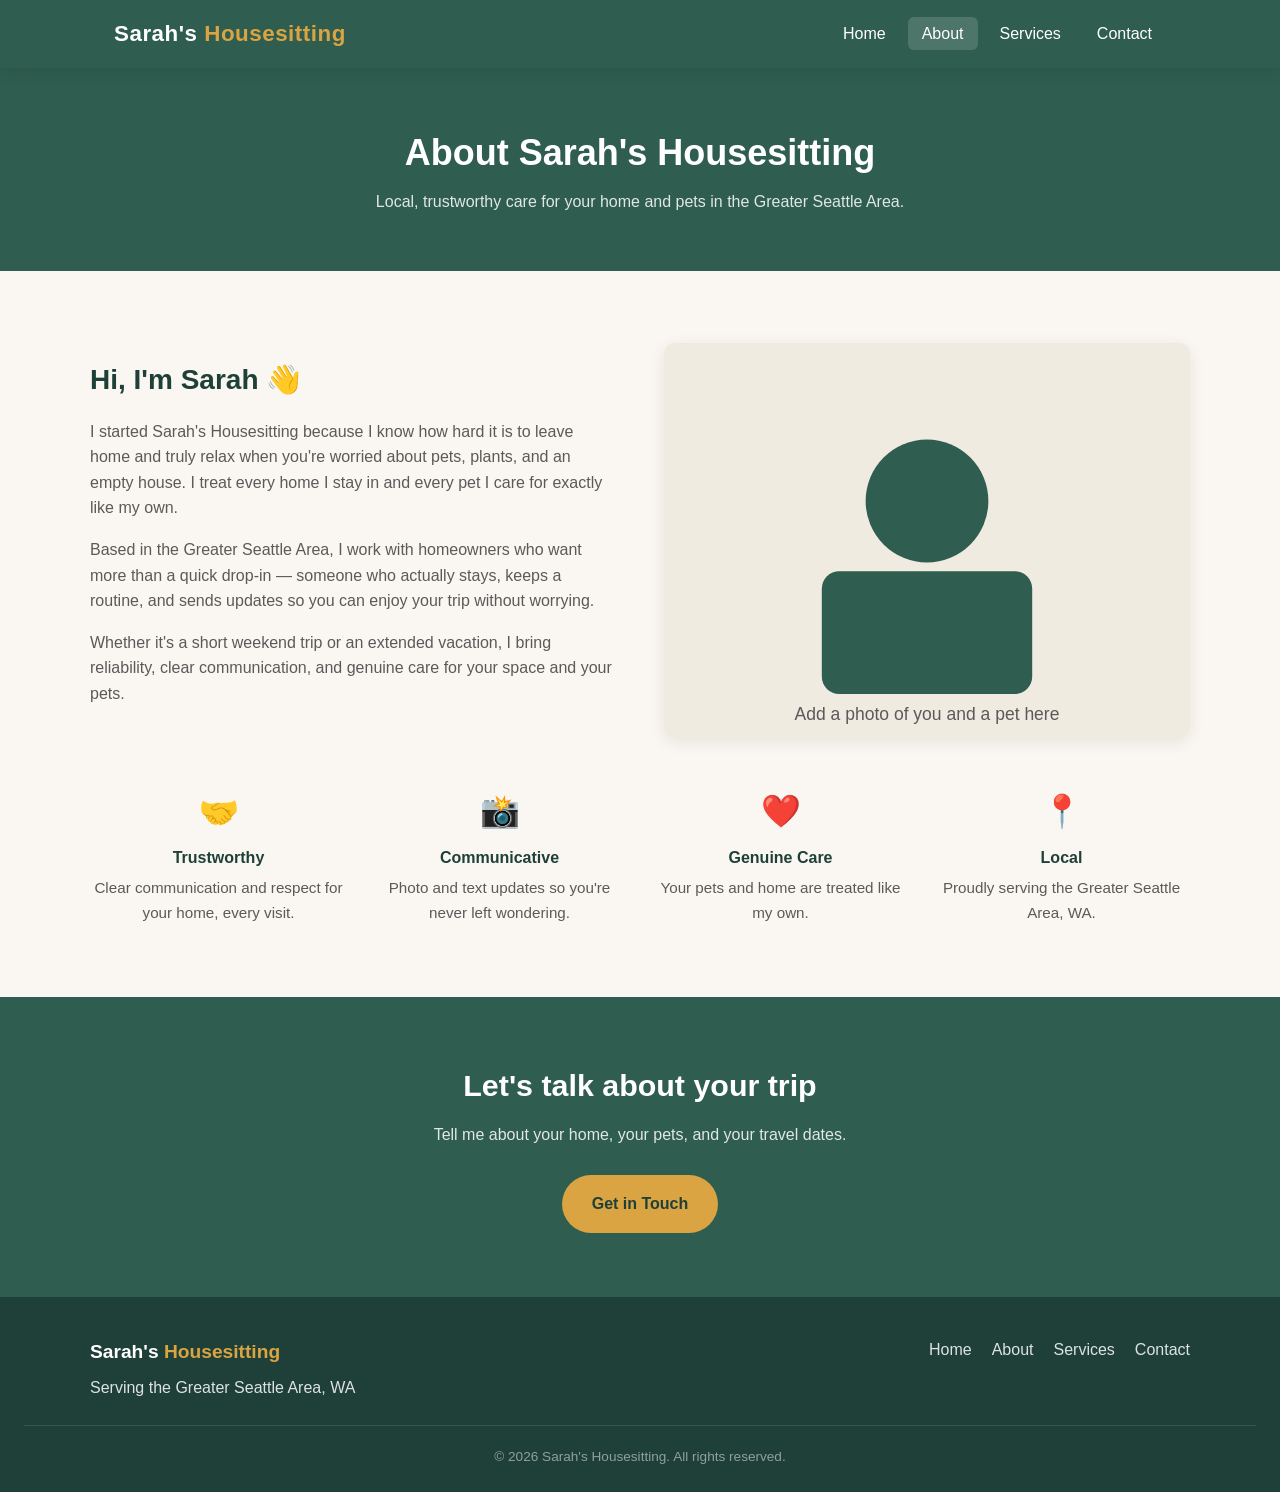
==== about.html @ 596b829d "Initial website for Sarah's Housesitting Multi-page static site (home, about, services, contact) wit" ====
<!DOCTYPE html>
<html lang="en">
<head>
  <meta charset="UTF-8" />
  <meta name="viewport" content="width=device-width, initial-scale=1.0" />
  <title>About | Sarah's Housesitting</title>
  <meta name="description" content="Learn about Sarah's Housesitting, providing trusted house and pet sitting across the Greater Seattle Area, WA." />
  <link rel="stylesheet" href="css/style.css" />
</head>
<body>

  <header class="site-header">
    <nav class="nav">
      <a href="index.html" class="nav-brand">Sarah's <span>Housesitting</span></a>
      <button class="nav-toggle" aria-label="Toggle navigation">
        <span></span><span></span><span></span>
      </button>
      <ul class="nav-links">
        <li><a href="index.html">Home</a></li>
        <li><a href="about.html" class="active">About</a></li>
        <li><a href="services.html">Services</a></li>
        <li><a href="contact.html">Contact</a></li>
      </ul>
    </nav>
  </header>

  <section class="page-hero">
    <h1>About Sarah's Housesitting</h1>
    <p>Local, trustworthy care for your home and pets in the Greater Seattle Area.</p>
  </section>

  <section>
    <div class="about-content">
      <div>
        <h2>Hi, I'm Sarah 👋</h2>
        <p>
          I started Sarah's Housesitting because I know how hard it is to leave home and truly relax
          when you're worried about pets, plants, and an empty house. I treat every home I stay in
          and every pet I care for exactly like my own.
        </p>
        <p>
          Based in the Greater Seattle Area, I work with homeowners who want more than a quick drop-in
          &mdash; someone who actually stays, keeps a routine, and sends updates so you can enjoy your
          trip without worrying.
        </p>
        <p>
          Whether it's a short weekend trip or an extended vacation, I bring reliability, clear
          communication, and genuine care for your space and your pets.
        </p>
      </div>
      <div>
        <img src="images/about-placeholder.svg" alt="Sarah with a dog at a client's home" />
      </div>
    </div>

    <div class="values-grid">
      <div class="value">
        <div class="icon">🤝</div>
        <h4>Trustworthy</h4>
        <p>Clear communication and respect for your home, every visit.</p>
      </div>
      <div class="value">
        <div class="icon">📸</div>
        <h4>Communicative</h4>
        <p>Photo and text updates so you're never left wondering.</p>
      </div>
      <div class="value">
        <div class="icon">❤️</div>
        <h4>Genuine Care</h4>
        <p>Your pets and home are treated like my own.</p>
      </div>
      <div class="value">
        <div class="icon">📍</div>
        <h4>Local</h4>
        <p>Proudly serving the Greater Seattle Area, WA.</p>
      </div>
    </div>
  </section>

  <section class="cta-band">
    <h2>Let's talk about your trip</h2>
    <p>Tell me about your home, your pets, and your travel dates.</p>
    <a href="contact.html" class="btn btn-primary">Get in Touch</a>
  </section>

  <footer class="site-footer">
    <div class="footer-content">
      <div>
        <div class="footer-brand">Sarah's <span>Housesitting</span></div>
        <p>Serving the Greater Seattle Area, WA</p>
      </div>
      <ul class="footer-links">
        <li><a href="index.html">Home</a></li>
        <li><a href="about.html">About</a></li>
        <li><a href="services.html">Services</a></li>
        <li><a href="contact.html">Contact</a></li>
      </ul>
    </div>
    <div class="footer-bottom">
      &copy; <span id="year"></span> Sarah's Housesitting. All rights reserved.
    </div>
  </footer>

  <script src="js/main.js"></script>
</body>
</html>
---- css/style.css ----
/* ---- Variables ---- */
:root {
  --color-primary: #2f5d50;
  --color-primary-dark: #1f4038;
  --color-accent: #d9a441;
  --color-bg: #faf7f2;
  --color-bg-alt: #f0ebe1;
  --color-text: #2b2b2b;
  --color-text-light: #5a5a5a;
  --color-white: #ffffff;
  --max-width: 1100px;
  --radius: 10px;
  --shadow: 0 4px 16px rgba(0, 0, 0, 0.08);
}

* {
  box-sizing: border-box;
  margin: 0;
  padding: 0;
}

html {
  scroll-behavior: smooth;
}

body {
  font-family: "Segoe UI", Roboto, Helvetica, Arial, sans-serif;
  color: var(--color-text);
  background: var(--color-bg);
  line-height: 1.6;
}

a {
  color: inherit;
  text-decoration: none;
}

img {
  max-width: 100%;
  display: block;
}

.container {
  max-width: var(--max-width);
  margin: 0 auto;
  padding: 0 24px;
}

/* ---- Buttons ---- */
.btn {
  display: inline-block;
  padding: 14px 28px;
  border-radius: 999px;
  font-weight: 600;
  font-size: 1rem;
  cursor: pointer;
  border: 2px solid transparent;
  transition: transform 0.15s ease, box-shadow 0.15s ease, background 0.15s ease;
}

.btn-primary {
  background: var(--color-accent);
  color: var(--color-primary-dark);
}

.btn-primary:hover {
  transform: translateY(-2px);
  box-shadow: var(--shadow);
}

.btn-outline {
  background: transparent;
  border-color: var(--color-white);
  color: var(--color-white);
}

.btn-outline:hover {
  background: var(--color-white);
  color: var(--color-primary-dark);
}

/* ---- Header / Nav ---- */
.site-header {
  background: var(--color-primary);
  position: sticky;
  top: 0;
  z-index: 100;
  box-shadow: var(--shadow);
}

.nav {
  display: flex;
  align-items: center;
  justify-content: space-between;
  padding: 16px 24px;
  max-width: var(--max-width);
  margin: 0 auto;
}

.nav-brand {
  color: var(--color-white);
  font-size: 1.4rem;
  font-weight: 700;
  letter-spacing: 0.5px;
}

.nav-brand span {
  color: var(--color-accent);
}

.nav-links {
  display: flex;
  gap: 8px;
  list-style: none;
}

.nav-links a {
  color: var(--color-white);
  padding: 8px 14px;
  border-radius: 6px;
  font-weight: 500;
  transition: background 0.15s ease;
}

.nav-links a:hover,
.nav-links a.active {
  background: rgba(255, 255, 255, 0.15);
}

.nav-toggle {
  display: none;
  flex-direction: column;
  gap: 5px;
  background: none;
  border: none;
  cursor: pointer;
  padding: 6px;
}

.nav-toggle span {
  width: 26px;
  height: 3px;
  background: var(--color-white);
  border-radius: 2px;
}

/* ---- Hero ---- */
.hero {
  background: linear-gradient(135deg, var(--color-primary) 0%, var(--color-primary-dark) 100%);
  color: var(--color-white);
  padding: 90px 24px;
  text-align: center;
}

.hero h1 {
  font-size: 2.75rem;
  margin-bottom: 16px;
  max-width: 800px;
  margin-left: auto;
  margin-right: auto;
}

.hero p {
  font-size: 1.2rem;
  max-width: 640px;
  margin: 0 auto 32px;
  color: rgba(255, 255, 255, 0.9);
}

.hero-actions {
  display: flex;
  gap: 16px;
  justify-content: center;
  flex-wrap: wrap;
}

/* ---- Page hero (interior pages) ---- */
.page-hero {
  background: var(--color-primary);
  color: var(--color-white);
  padding: 56px 24px;
  text-align: center;
}

.page-hero h1 {
  font-size: 2.25rem;
  margin-bottom: 8px;
}

.page-hero p {
  color: rgba(255, 255, 255, 0.85);
  max-width: 600px;
  margin: 0 auto;
}

/* ---- Sections ---- */
section {
  padding: 72px 24px;
}

section.alt {
  background: var(--color-bg-alt);
}

.section-title {
  text-align: center;
  font-size: 2rem;
  color: var(--color-primary-dark);
  margin-bottom: 12px;
}

.section-subtitle {
  text-align: center;
  color: var(--color-text-light);
  max-width: 600px;
  margin: 0 auto 48px;
}

/* ---- Cards / Grid ---- */
.grid {
  display: grid;
  grid-template-columns: repeat(auto-fit, minmax(260px, 1fr));
  gap: 28px;
  max-width: var(--max-width);
  margin: 0 auto;
}

.card {
  background: var(--color-white);
  border-radius: var(--radius);
  padding: 32px 24px;
  box-shadow: var(--shadow);
  text-align: center;
}

.card .icon {
  font-size: 2.5rem;
  margin-bottom: 16px;
}

.card h3 {
  color: var(--color-primary-dark);
  margin-bottom: 10px;
}

.card p {
  color: var(--color-text-light);
}

/* ---- Service list ---- */
.service-detail {
  display: grid;
  gap: 28px;
  max-width: var(--max-width);
  margin: 0 auto;
}

.service-item {
  background: var(--color-white);
  border-radius: var(--radius);
  box-shadow: var(--shadow);
  padding: 28px 32px;
  display: flex;
  gap: 20px;
  align-items: flex-start;
}

.service-item .icon {
  font-size: 2rem;
  flex-shrink: 0;
}

.service-item h3 {
  color: var(--color-primary-dark);
  margin-bottom: 6px;
}

.service-item p {
  color: var(--color-text-light);
}

/* ---- About ---- */
.about-content {
  display: grid;
  grid-template-columns: 1fr 1fr;
  gap: 48px;
  max-width: var(--max-width);
  margin: 0 auto;
  align-items: center;
}

.about-content img {
  border-radius: var(--radius);
  box-shadow: var(--shadow);
}

.about-content h2 {
  color: var(--color-primary-dark);
  margin-bottom: 16px;
  font-size: 1.75rem;
}

.about-content p {
  margin-bottom: 16px;
  color: var(--color-text-light);
}

.values-grid {
  max-width: var(--max-width);
  margin: 48px auto 0;
  display: grid;
  grid-template-columns: repeat(auto-fit, minmax(200px, 1fr));
  gap: 24px;
}

.value {
  text-align: center;
}

.value .icon {
  font-size: 2rem;
  margin-bottom: 8px;
}

.value h4 {
  color: var(--color-primary-dark);
  margin-bottom: 6px;
}

.value p {
  color: var(--color-text-light);
  font-size: 0.95rem;
}

/* ---- Testimonials ---- */
.testimonial {
  background: var(--color-white);
  border-radius: var(--radius);
  padding: 28px;
  box-shadow: var(--shadow);
}

.testimonial p.quote {
  font-style: italic;
  color: var(--color-text);
  margin-bottom: 16px;
}

.testimonial .author {
  font-weight: 600;
  color: var(--color-primary-dark);
}

/* ---- Contact ---- */
.contact-layout {
  display: grid;
  grid-template-columns: 1fr 1.2fr;
  gap: 48px;
  max-width: var(--max-width);
  margin: 0 auto;
  align-items: start;
}

.contact-info-card {
  background: var(--color-white);
  border-radius: var(--radius);
  box-shadow: var(--shadow);
  padding: 32px;
}

.contact-info-card h3 {
  color: var(--color-primary-dark);
  margin-bottom: 20px;
}

.contact-line {
  display: flex;
  gap: 12px;
  align-items: flex-start;
  margin-bottom: 18px;
}

.contact-line .icon {
  font-size: 1.3rem;
  flex-shrink: 0;
}

.contact-line a,
.contact-line span {
  color: var(--color-text-light);
}

.booking-card {
  background: var(--color-white);
  border-radius: var(--radius);
  box-shadow: var(--shadow);
  padding: 32px;
}

.booking-card h3 {
  color: var(--color-primary-dark);
  margin-bottom: 8px;
}

.booking-card p.hint {
  color: var(--color-text-light);
  margin-bottom: 20px;
  font-size: 0.95rem;
}

#cal-inline {
  width: 100%;
  min-height: 500px;
  border-radius: var(--radius);
  overflow: hidden;
}

.booking-fallback {
  border: 2px dashed #cfc6b3;
  border-radius: var(--radius);
  padding: 40px 24px;
  text-align: center;
  color: var(--color-text-light);
}

/* ---- CTA band ---- */
.cta-band {
  background: var(--color-primary);
  color: var(--color-white);
  text-align: center;
  padding: 64px 24px;
}

.cta-band h2 {
  margin-bottom: 12px;
  font-size: 1.9rem;
}

.cta-band p {
  color: rgba(255, 255, 255, 0.85);
  margin-bottom: 28px;
}

/* ---- Footer ---- */
.site-footer {
  background: var(--color-primary-dark);
  color: rgba(255, 255, 255, 0.85);
  padding: 40px 24px 24px;
}

.footer-content {
  max-width: var(--max-width);
  margin: 0 auto;
  display: flex;
  justify-content: space-between;
  flex-wrap: wrap;
  gap: 24px;
  margin-bottom: 24px;
}

.footer-brand {
  font-size: 1.2rem;
  font-weight: 700;
  color: var(--color-white);
  margin-bottom: 8px;
}

.footer-brand span {
  color: var(--color-accent);
}

.footer-links {
  display: flex;
  gap: 20px;
  list-style: none;
}

.footer-bottom {
  text-align: center;
  font-size: 0.85rem;
  color: rgba(255, 255, 255, 0.5);
  border-top: 1px solid rgba(255, 255, 255, 0.1);
  padding-top: 20px;
}

/* ---- Responsive ---- */
@media (max-width: 768px) {
  .nav-links {
    position: absolute;
    top: 100%;
    left: 0;
    right: 0;
    background: var(--color-primary);
    flex-direction: column;
    padding: 12px 24px;
    display: none;
  }

  .nav-links.open {
    display: flex;
  }

  .nav-toggle {
    display: flex;
  }

  .about-content,
  .contact-layout {
    grid-template-columns: 1fr;
  }

  .hero h1 {
    font-size: 2.1rem;
  }
}
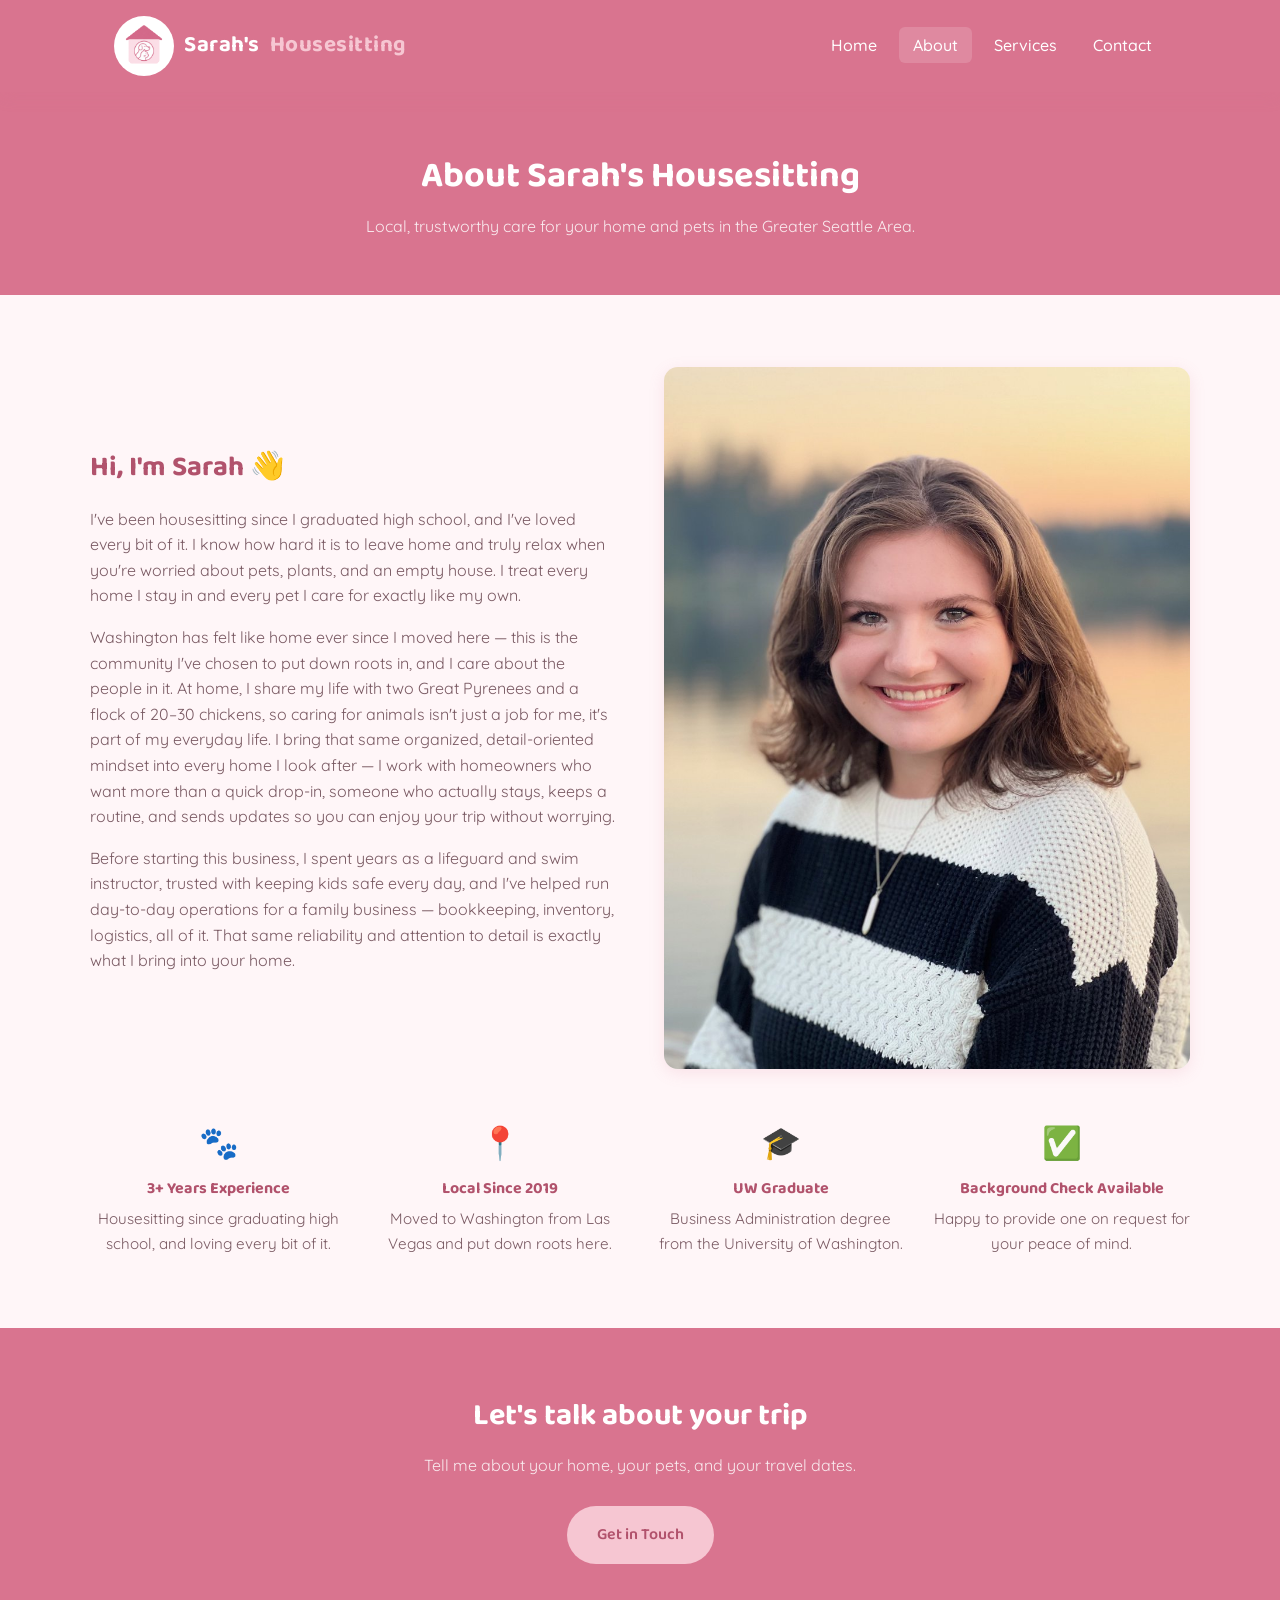
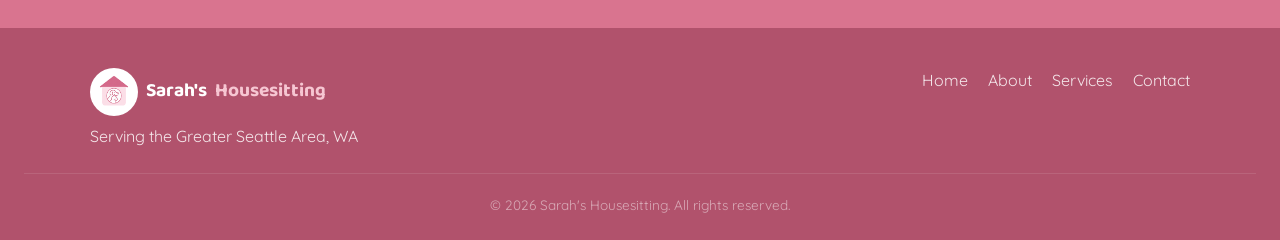
==== commit b11a4195: "Add branding, pricing, booking, and content polish Adds real logo and favicon, pricing/policy pages " ====
--- a/about.html
+++ b/about.html
@@ -5,13 +5,20 @@
   <meta name="viewport" content="width=device-width, initial-scale=1.0" />
   <title>About | Sarah's Housesitting</title>
   <meta name="description" content="Learn about Sarah's Housesitting, providing trusted house and pet sitting across the Greater Seattle Area, WA." />
+  <link rel="icon" type="image/svg+xml" href="images/favicon.svg" />
+  <meta property="og:title" content="About Sarah's Housesitting" />
+  <meta property="og:description" content="Local, trustworthy house and pet sitting in the Greater Seattle Area, WA." />
+  <meta property="og:type" content="website" />
+  <link rel="preconnect" href="https://fonts.googleapis.com" />
+  <link rel="preconnect" href="https://fonts.gstatic.com" crossorigin />
+  <link href="https://fonts.googleapis.com/css2?family=Baloo+2:wght@500;600;700&family=Quicksand:wght@400;500;600;700&display=swap" rel="stylesheet" />
   <link rel="stylesheet" href="css/style.css" />
 </head>
 <body>
 
   <header class="site-header">
     <nav class="nav">
-      <a href="index.html" class="nav-brand">Sarah's <span>Housesitting</span></a>
+      <a href="index.html" class="nav-brand"><span class="brand-logo-wrap"><img src="images/logo-mark.png" alt="" class="brand-logo" /></span>Sarah's <span>Housesitting</span></a>
       <button class="nav-toggle" aria-label="Toggle navigation">
         <span></span><span></span><span></span>
       </button>
@@ -34,45 +41,52 @@
       <div>
         <h2>Hi, I'm Sarah 👋</h2>
         <p>
-          I started Sarah's Housesitting because I know how hard it is to leave home and truly relax
-          when you're worried about pets, plants, and an empty house. I treat every home I stay in
-          and every pet I care for exactly like my own.
+          I've been housesitting since I graduated high school, and I've loved every bit of it.
+          I know how hard it is to leave home and truly relax when you're worried about pets,
+          plants, and an empty house. I treat every home I stay in and every pet I care for
+          exactly like my own.
         </p>
         <p>
-          Based in the Greater Seattle Area, I work with homeowners who want more than a quick drop-in
-          &mdash; someone who actually stays, keeps a routine, and sends updates so you can enjoy your
-          trip without worrying.
+          Washington has felt like home ever since I moved here &mdash; this is the community I've
+          chosen to put down roots in, and I care about the people in it. At home, I share my life
+          with two Great Pyrenees and a flock of 20&ndash;30 chickens, so caring for animals isn't
+          just a job for me, it's part of my everyday life. I bring that same organized,
+          detail-oriented mindset into every home I look after &mdash; I work with homeowners who
+          want more than a quick drop-in, someone who actually stays, keeps a routine, and sends
+          updates so you can enjoy your trip without worrying.
         </p>
         <p>
-          Whether it's a short weekend trip or an extended vacation, I bring reliability, clear
-          communication, and genuine care for your space and your pets.
+          Before starting this business, I spent years as a lifeguard and swim instructor, trusted
+          with keeping kids safe every day, and I've helped run day-to-day operations for a family
+          business &mdash; bookkeeping, inventory, logistics, all of it. That same reliability and
+          attention to detail is exactly what I bring into your home.
         </p>
       </div>
       <div>
-        <img src="images/about-placeholder.svg" alt="Sarah with a dog at a client's home" />
+        <img src="images/sarah-headshot.jpg" alt="Sarah, founder of Sarah's Housesitting" />
       </div>
     </div>
 
     <div class="values-grid">
       <div class="value">
-        <div class="icon">🤝</div>
-        <h4>Trustworthy</h4>
-        <p>Clear communication and respect for your home, every visit.</p>
-      </div>
-      <div class="value">
-        <div class="icon">📸</div>
-        <h4>Communicative</h4>
-        <p>Photo and text updates so you're never left wondering.</p>
-      </div>
-      <div class="value">
-        <div class="icon">❤️</div>
-        <h4>Genuine Care</h4>
-        <p>Your pets and home are treated like my own.</p>
+        <div class="icon">🐾</div>
+        <h4>3+ Years Experience</h4>
+        <p>Housesitting since graduating high school, and loving every bit of it.</p>
       </div>
       <div class="value">
         <div class="icon">📍</div>
-        <h4>Local</h4>
-        <p>Proudly serving the Greater Seattle Area, WA.</p>
+        <h4>Local Since 2019</h4>
+        <p>Moved to Washington from Las Vegas and put down roots here.</p>
+      </div>
+      <div class="value">
+        <div class="icon">🎓</div>
+        <h4>UW Graduate</h4>
+        <p>Business Administration degree from the University of Washington.</p>
+      </div>
+      <div class="value">
+        <div class="icon">✅</div>
+        <h4>Background Check Available</h4>
+        <p>Happy to provide one on request for your peace of mind.</p>
       </div>
     </div>
   </section>
@@ -86,7 +100,7 @@
   <footer class="site-footer">
     <div class="footer-content">
       <div>
-        <div class="footer-brand">Sarah's <span>Housesitting</span></div>
+        <div class="footer-brand"><span class="brand-logo-wrap"><img src="images/logo-mark.png" alt="" class="brand-logo" /></span>Sarah's <span>Housesitting</span></div>
         <p>Serving the Greater Seattle Area, WA</p>
       </div>
       <ul class="footer-links">
--- a/css/style.css
+++ b/css/style.css
@@ -1,16 +1,18 @@
 /* ---- Variables ---- */
 :root {
-  --color-primary: #2f5d50;
-  --color-primary-dark: #1f4038;
-  --color-accent: #d9a441;
-  --color-bg: #faf7f2;
-  --color-bg-alt: #f0ebe1;
-  --color-text: #2b2b2b;
-  --color-text-light: #5a5a5a;
+  --color-primary: #d9748f;
+  --color-primary-dark: #b1526c;
+  --color-accent: #f6c6d2;
+  --color-bg: #fff6f8;
+  --color-bg-alt: #fce8ee;
+  --color-text: #4a3238;
+  --color-text-light: #7a5a63;
   --color-white: #ffffff;
   --max-width: 1100px;
-  --radius: 10px;
-  --shadow: 0 4px 16px rgba(0, 0, 0, 0.08);
+  --radius: 14px;
+  --shadow: 0 4px 16px rgba(217, 116, 143, 0.15);
+  --font-heading: "Baloo 2", "Segoe UI", sans-serif;
+  --font-body: "Quicksand", "Segoe UI", sans-serif;
 }
 
 * {
@@ -24,10 +26,17 @@
 }
 
 body {
-  font-family: "Segoe UI", Roboto, Helvetica, Arial, sans-serif;
+  font-family: var(--font-body);
   color: var(--color-text);
   background: var(--color-bg);
   line-height: 1.6;
+}
+
+h1, h2, h3, h4, h5, h6,
+.nav-brand,
+.footer-brand,
+.btn {
+  font-family: var(--font-heading);
 }
 
 a {
@@ -98,10 +107,28 @@
 }
 
 .nav-brand {
+  display: flex;
+  align-items: center;
+  gap: 10px;
   color: var(--color-white);
   font-size: 1.4rem;
   font-weight: 700;
   letter-spacing: 0.5px;
+}
+
+.brand-logo-wrap {
+  display: inline-flex;
+  align-items: center;
+  justify-content: center;
+  background: var(--color-white);
+  border-radius: 50%;
+  padding: 4px;
+}
+
+.brand-logo {
+  display: block;
+  height: 52px;
+  width: auto;
 }
 
 .nav-brand span {
@@ -174,6 +201,17 @@
   flex-wrap: wrap;
 }
 
+.hero-note {
+  margin-top: 24px;
+  font-size: 0.9rem;
+  color: rgba(255, 255, 255, 0.75);
+}
+
+.hero-note a {
+  color: var(--color-white);
+  text-decoration: underline;
+}
+
 /* ---- Page hero (interior pages) ---- */
 .page-hero {
   background: var(--color-primary);
@@ -225,6 +263,16 @@
   margin: 0 auto;
 }
 
+.grid-2 {
+  grid-template-columns: repeat(2, 1fr);
+}
+
+@media (max-width: 640px) {
+  .grid-2 {
+    grid-template-columns: 1fr;
+  }
+}
+
 .card {
   background: var(--color-white);
   border-radius: var(--radius);
@@ -332,6 +380,41 @@
   font-size: 0.95rem;
 }
 
+/* ---- Highlight list & section link ---- */
+.highlight-list {
+  list-style: none;
+  display: flex;
+  flex-wrap: wrap;
+  justify-content: center;
+  gap: 14px;
+  max-width: var(--max-width);
+  margin: 0 auto;
+  padding: 0;
+}
+
+.highlight-list li {
+  background: var(--color-white);
+  border-radius: 999px;
+  padding: 12px 22px;
+  box-shadow: var(--shadow);
+  font-weight: 600;
+  color: var(--color-primary-dark);
+  font-family: var(--font-heading);
+}
+
+.section-link {
+  display: block;
+  text-align: center;
+  margin-top: 28px;
+  color: var(--color-primary-dark);
+  font-weight: 600;
+  font-family: var(--font-heading);
+}
+
+.section-link:hover {
+  text-decoration: underline;
+}
+
 /* ---- Testimonials ---- */
 .testimonial {
   background: var(--color-white);
@@ -352,57 +435,157 @@
 }
 
 /* ---- Contact ---- */
+.contact-ribbon {
+  background: var(--color-primary-dark);
+  padding: 20px 24px;
+}
+
+.ribbon-content {
+  max-width: var(--max-width);
+  margin: 0 auto;
+  display: flex;
+  flex-wrap: wrap;
+  justify-content: center;
+  align-items: center;
+  gap: 12px 36px;
+}
+
+.ribbon-item {
+  display: flex;
+  align-items: center;
+  gap: 8px;
+  color: var(--color-white);
+  font-weight: 600;
+  font-family: var(--font-heading);
+}
+
+a.ribbon-item:hover {
+  text-decoration: underline;
+}
+
 .contact-layout {
   display: grid;
-  grid-template-columns: 1fr 1.2fr;
+  grid-template-columns: 1fr 1fr;
   gap: 48px;
   max-width: var(--max-width);
   margin: 0 auto;
-  align-items: start;
-}
-
-.contact-info-card {
+  align-items: stretch;
+}
+
+.availability-calendar {
+  max-width: 480px;
+  margin: 0 auto;
+  background: var(--color-white);
+  border-radius: var(--radius);
+  box-shadow: var(--shadow);
+  padding: 28px;
+}
+
+.cal-header {
+  display: flex;
+  align-items: center;
+  justify-content: space-between;
+  margin-bottom: 16px;
+}
+
+.cal-header h3 {
+  color: var(--color-primary-dark);
+  font-size: 1.15rem;
+}
+
+.cal-nav-btn {
+  background: var(--color-bg-alt);
+  border: none;
+  border-radius: 50%;
+  width: 36px;
+  height: 36px;
+  font-size: 1.1rem;
+  color: var(--color-primary-dark);
+  cursor: pointer;
+}
+
+.cal-nav-btn:hover {
+  background: var(--color-accent);
+}
+
+.cal-weekdays {
+  display: grid;
+  grid-template-columns: repeat(7, 1fr);
+  text-align: center;
+  font-size: 0.8rem;
+  font-weight: 600;
+  color: var(--color-text-light);
+  margin-bottom: 8px;
+}
+
+.cal-grid {
+  display: grid;
+  grid-template-columns: repeat(7, 1fr);
+  gap: 4px;
+}
+
+.cal-day,
+.cal-day-empty {
+  aspect-ratio: 1;
+  display: flex;
+  align-items: center;
+  justify-content: center;
+  border-radius: 8px;
+  font-size: 0.9rem;
+  color: var(--color-text);
+}
+
+.cal-day.booked {
+  background: var(--color-primary);
+  color: var(--color-white);
+  font-weight: 600;
+}
+
+.cal-legend {
+  display: flex;
+  justify-content: center;
+  gap: 24px;
+  margin-top: 20px;
+  font-size: 0.85rem;
+  color: var(--color-text-light);
+}
+
+.cal-legend-item {
+  display: flex;
+  align-items: center;
+  gap: 8px;
+}
+
+.cal-dot {
+  width: 14px;
+  height: 14px;
+  border-radius: 4px;
+  display: inline-block;
+}
+
+.cal-dot.booked {
+  background: var(--color-primary);
+}
+
+.cal-dot.open {
+  background: var(--color-bg-alt);
+}
+
+.booking-card {
   background: var(--color-white);
   border-radius: var(--radius);
   box-shadow: var(--shadow);
   padding: 32px;
 }
 
-.contact-info-card h3 {
-  color: var(--color-primary-dark);
-  margin-bottom: 20px;
-}
-
-.contact-line {
-  display: flex;
-  gap: 12px;
-  align-items: flex-start;
-  margin-bottom: 18px;
-}
-
-.contact-line .icon {
-  font-size: 1.3rem;
-  flex-shrink: 0;
-}
-
-.contact-line a,
-.contact-line span {
-  color: var(--color-text-light);
-}
-
-.booking-card {
-  background: var(--color-white);
-  border-radius: var(--radius);
-  box-shadow: var(--shadow);
-  padding: 32px;
-}
-
-.booking-card h3 {
+.booking-card h3,
+.inquiry-form h3 {
   color: var(--color-primary-dark);
   margin-bottom: 8px;
 }
 
-.booking-card p.hint {
+.booking-card p.hint,
+.inquiry-form p.hint {
   color: var(--color-text-light);
   margin-bottom: 20px;
   font-size: 0.95rem;
@@ -416,11 +599,246 @@
 }
 
 .booking-fallback {
-  border: 2px dashed #cfc6b3;
+  border: 2px dashed #e3aebc;
   border-radius: var(--radius);
   padding: 40px 24px;
   text-align: center;
   color: var(--color-text-light);
+}
+
+/* ---- Tabs ---- */
+.tabs-nav {
+  background: var(--color-bg);
+  padding: 32px 24px 0;
+  border-bottom: 2px solid var(--color-bg-alt);
+}
+
+.tab-buttons {
+  display: flex;
+  gap: 12px;
+  justify-content: center;
+  flex-wrap: wrap;
+  max-width: var(--max-width);
+  margin: 0 auto;
+  padding-bottom: 24px;
+}
+
+.tab-btn {
+  padding: 12px 26px;
+  border-radius: 999px;
+  border: 2px solid var(--color-primary);
+  background: transparent;
+  color: var(--color-primary-dark);
+  font-family: var(--font-heading);
+  font-weight: 600;
+  font-size: 1rem;
+  cursor: pointer;
+  transition: background 0.15s ease, color 0.15s ease;
+}
+
+.tab-btn:hover {
+  background: var(--color-bg-alt);
+}
+
+.tab-btn.active {
+  background: var(--color-primary);
+  color: var(--color-white);
+}
+
+.tab-panel[hidden] {
+  display: none;
+}
+
+/* ---- Inquiry Form ---- */
+.inquiry-form {
+  background: var(--color-white);
+  padding: 32px;
+  border-radius: var(--radius);
+  box-shadow: var(--shadow);
+  display: flex;
+  flex-direction: column;
+}
+
+.inquiry-footer {
+  margin-top: auto;
+  padding-top: 24px;
+  text-align: center;
+}
+
+.inquiry-footer img {
+  max-width: 260px;
+  margin: 0 auto 12px;
+}
+
+.inquiry-footer p {
+  color: var(--color-text-light);
+  font-size: 0.9rem;
+}
+
+.form-row {
+  display: flex;
+  flex-direction: column;
+  gap: 6px;
+  margin-bottom: 18px;
+}
+
+.form-row label {
+  font-family: var(--font-heading);
+  font-weight: 600;
+  color: var(--color-primary-dark);
+}
+
+.form-row input,
+.form-row textarea {
+  padding: 12px 14px;
+  border-radius: 8px;
+  border: 2px solid var(--color-bg-alt);
+  font-family: var(--font-body);
+  font-size: 1rem;
+  color: var(--color-text);
+  resize: vertical;
+}
+
+.form-row input:focus,
+.form-row textarea:focus {
+  outline: none;
+  border-color: var(--color-primary);
+}
+
+.form-status {
+  margin-top: 16px;
+  font-weight: 600;
+  text-align: center;
+}
+
+.form-status.success {
+  color: var(--color-primary-dark);
+}
+
+.form-status.error {
+  color: #b3261e;
+}
+
+/* ---- FAQ ---- */
+.faq-list {
+  max-width: var(--max-width);
+  margin: 0 auto;
+  display: flex;
+  flex-direction: column;
+  gap: 16px;
+}
+
+.faq-item {
+  background: var(--color-white);
+  border-radius: var(--radius);
+  box-shadow: var(--shadow);
+  padding: 20px 24px;
+}
+
+.faq-item summary {
+  cursor: pointer;
+  font-family: var(--font-heading);
+  font-weight: 600;
+  color: var(--color-primary-dark);
+  list-style: none;
+}
+
+.faq-item summary::-webkit-details-marker {
+  display: none;
+}
+
+.faq-item summary::before {
+  content: "+";
+  display: inline-block;
+  width: 20px;
+  color: var(--color-primary);
+  font-weight: 700;
+}
+
+.faq-item[open] summary::before {
+  content: "\2212";
+}
+
+.faq-item p {
+  margin-top: 12px;
+  color: var(--color-text-light);
+}
+
+.tab-link {
+  color: var(--color-primary-dark);
+  font-weight: 600;
+  text-decoration: underline;
+}
+
+/* ---- Pricing ---- */
+.pricing-table-wrap {
+  max-width: var(--max-width);
+  margin: 0 auto 40px;
+  overflow-x: auto;
+  background: var(--color-white);
+  border-radius: var(--radius);
+  box-shadow: var(--shadow);
+}
+
+.pricing-table {
+  width: 100%;
+  border-collapse: collapse;
+  min-width: 560px;
+}
+
+.pricing-table th,
+.pricing-table td {
+  text-align: left;
+  padding: 16px 20px;
+  border-bottom: 1px solid var(--color-bg-alt);
+}
+
+.pricing-table th {
+  background: var(--color-primary);
+  color: var(--color-white);
+  font-family: var(--font-heading);
+  font-weight: 600;
+}
+
+.pricing-table tr:last-child td {
+  border-bottom: none;
+}
+
+.pricing-table td:nth-child(2) {
+  color: var(--color-primary-dark);
+  font-weight: 700;
+  white-space: nowrap;
+}
+
+.pricing-table td:nth-child(3) {
+  color: var(--color-text-light);
+  font-size: 0.95rem;
+}
+
+.pricing-note {
+  max-width: var(--max-width);
+  margin: 0 auto 40px;
+  text-align: center;
+  color: var(--color-text-light);
+}
+
+.policy-card {
+  max-width: var(--max-width);
+  margin: 0 auto;
+  background: var(--color-white);
+  border-radius: var(--radius);
+  box-shadow: var(--shadow);
+  padding: 32px;
+}
+
+.policy-card h3 {
+  color: var(--color-primary-dark);
+  margin-bottom: 12px;
+}
+
+.policy-card p {
+  color: var(--color-text-light);
+  margin-bottom: 20px;
 }
 
 /* ---- CTA band ---- */
@@ -459,10 +877,17 @@
 }
 
 .footer-brand {
+  display: flex;
+  align-items: center;
+  gap: 8px;
   font-size: 1.2rem;
   font-weight: 700;
   color: var(--color-white);
   margin-bottom: 8px;
+}
+
+.footer-brand .brand-logo {
+  height: 40px;
 }
 
 .footer-brand span {
@@ -512,4 +937,12 @@
   .hero h1 {
     font-size: 2.1rem;
   }
-}
+
+  .nav-brand {
+    font-size: 1.1rem;
+  }
+
+  .brand-logo {
+    height: 34px;
+  }
+}
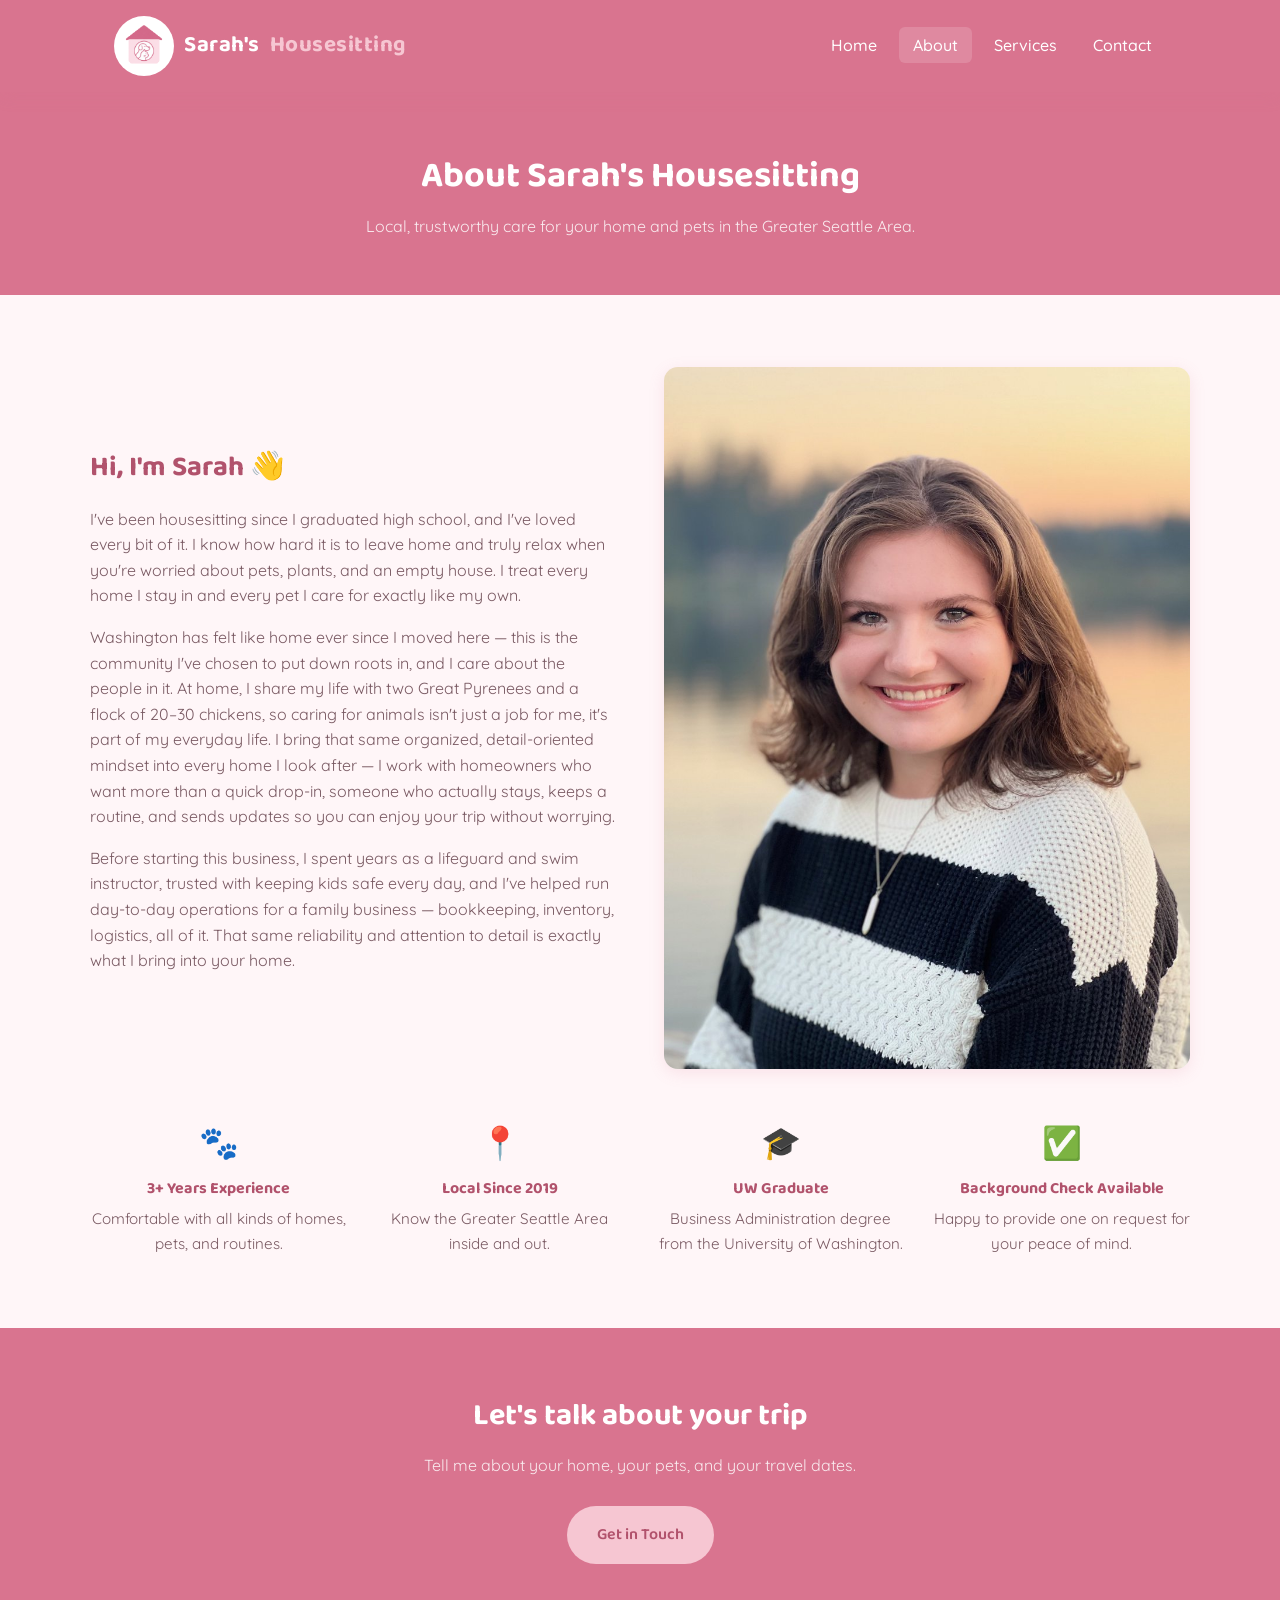
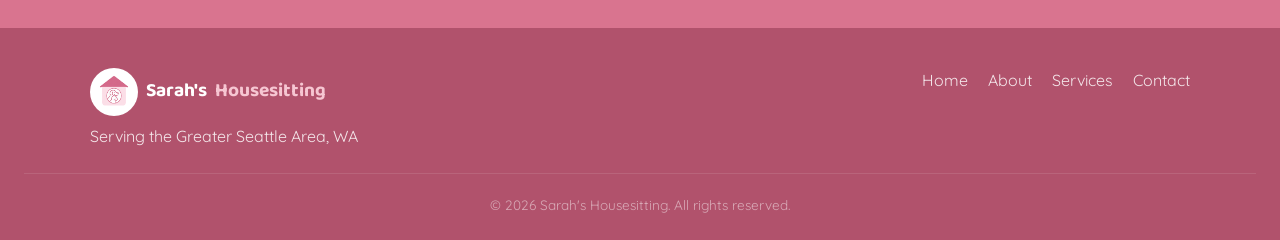
==== commit 0c5b0482: "Tighten hero copy and standardize night-minimum across pages - Condense home page hero headline/subh" ====
--- a/about.html
+++ b/about.html
@@ -71,12 +71,12 @@
       <div class="value">
         <div class="icon">🐾</div>
         <h4>3+ Years Experience</h4>
-        <p>Housesitting since graduating high school, and loving every bit of it.</p>
+        <p>Comfortable with all kinds of homes, pets, and routines.</p>
       </div>
       <div class="value">
         <div class="icon">📍</div>
         <h4>Local Since 2019</h4>
-        <p>Moved to Washington from Las Vegas and put down roots here.</p>
+        <p>Know the Greater Seattle Area inside and out.</p>
       </div>
       <div class="value">
         <div class="icon">🎓</div>
--- a/css/style.css
+++ b/css/style.css
@@ -202,8 +202,9 @@
 }
 
 .hero-note {
-  margin-top: 24px;
-  font-size: 0.9rem;
+  margin-top: 40px;
+  font-size: 0.7rem;
+  font-style: italic;
   color: rgba(255, 255, 255, 0.75);
 }
 
